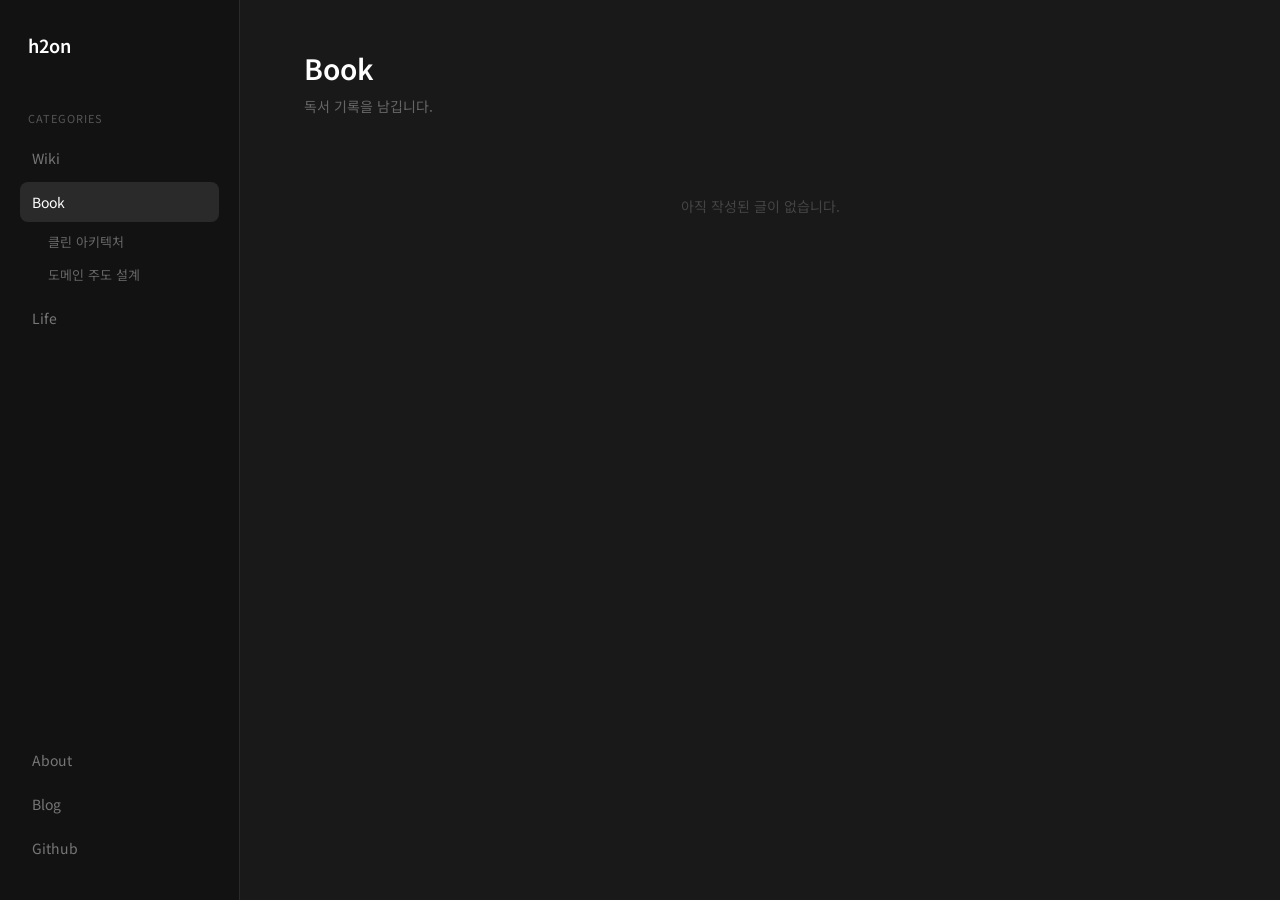
==== pages/book.html @ a777760f "Build personal wiki with landing page and sidebar navigation - Landing page with multilingual typing" ====
<!DOCTYPE html>
<html lang="ko">
<head>
    <meta charset="UTF-8">
    <meta name="viewport" content="width=device-width, initial-scale=1.0">
    <title>Book - h2on.io</title>
    <link rel="icon" href="data:image/svg+xml,<svg xmlns='http://www.w3.org/2000/svg' viewBox='0 0 100 100'><text y='.9em' font-size='90'>🐻‍❄️</text></svg>">
    <link rel="preconnect" href="https://fonts.googleapis.com">
    <link rel="preconnect" href="https://fonts.gstatic.com" crossorigin>
    <link href="https://fonts.googleapis.com/css2?family=Noto+Sans+KR:wght@400;600&display=swap" rel="stylesheet">
    <link rel="stylesheet" href="../styles/sidebar.css">
</head>
<body>
    <nav class="sidebar">
        <a href="../index.html" class="logo">h2on</a>
        <div class="nav-section">Categories</div>
        <div class="nav-group">
            <a href="wiki.html" class="nav-item">Wiki</a>
            <div class="nav-subtree">
                <a href="wiki/docker-commands.html" class="nav-sub-item">Docker 명령어 정리</a>
                <a href="wiki/git-workflow.html" class="nav-sub-item">Git 워크플로우</a>
            </div>
        </div>
        <div class="nav-group open">
            <a href="book.html" class="nav-item active">Book</a>
            <div class="nav-subtree">
                <a href="book/clean-architecture.html" class="nav-sub-item">클린 아키텍처</a>
                <a href="book/ddd.html" class="nav-sub-item">도메인 주도 설계</a>
            </div>
        </div>
        <div class="nav-group">
            <a href="life.html" class="nav-item">Life</a>
            <div class="nav-subtree">
                <a href="life/2026-q1-review.html" class="nav-sub-item">2026 1분기 회고</a>
                <a href="life/morning-routine.html" class="nav-sub-item">아침 루틴</a>
            </div>
        </div>
        <div class="spacer"></div>
        <a href="https://docs.google.com/document/d/1K3B-9dI6NZkNcsfb2rSEUNtof-SEAyzVxQcS2n61VFk/edit?usp=sharing" class="nav-item" target="_blank">About</a>
        <a href="https://medium.com/@abh0920one" class="nav-item" target="_blank">Blog</a>
        <a href="https://github.com/Heonbyeong" class="nav-item" target="_blank">Github</a>
    </nav>
    <main class="main">
        <h1 class="page-title">Book</h1>
        <p class="page-desc">독서 기록을 남깁니다.</p>
        <div class="post-list">
            <div class="post-empty">아직 작성된 글이 없습니다.</div>
        </div>
    </main>
    <script>
        if (new URLSearchParams(location.search).has("from")) {
            document.body.classList.add("from-landing");
        }
        document.querySelectorAll(".nav-toggle").forEach(toggle => {
            toggle.addEventListener("click", (e) => {
                e.preventDefault();
                e.stopPropagation();
                toggle.closest(".nav-group").classList.toggle("open");
            });
        });
    </script>
</body>
</html>
---- styles/sidebar.css ----
* {
    margin: 0;
    padding: 0;
    box-sizing: border-box;
}

body {
    font-family: "Noto Sans KR", sans-serif;
    background: #191919;
    color: #e0e0e0;
    height: 100vh;
    display: flex;
}

.sidebar {
    width: 240px;
    background: #121212;
    border-right: 1px solid #2a2a2a;
    padding: 32px 20px;
    display: flex;
    flex-direction: column;
    gap: 4px;
    flex-shrink: 0;
    height: 100vh;
    position: sticky;
    top: 0;
}

@keyframes slide-in {
    from {
        opacity: 0;
        transform: translateX(-20px);
    }
    to {
        opacity: 1;
        transform: translateX(0);
    }
}

body.from-landing .sidebar {
    animation: slide-in 0.5s ease;
}

body.from-landing .main {
    animation: fade-in 0.5s ease;
}

.logo {
    font-size: 18px;
    font-weight: 600;
    color: #fff;
    text-decoration: none;
    margin-bottom: 32px;
    padding: 0 8px;
    display: block;
}

.logo:hover {
    opacity: 0.8;
}

.nav-section {
    font-size: 11px;
    color: #555;
    text-transform: uppercase;
    letter-spacing: 1px;
    padding: 16px 8px 8px;
}

.nav-item {
    padding: 10px 12px;
    border-radius: 8px;
    font-size: 14px;
    color: #777;
    cursor: pointer;
    transition: all 0.15s;
    display: flex;
    align-items: center;
    gap: 10px;
    text-decoration: none;
}

.nav-item:hover {
    background: #1e1e1e;
    color: #fff;
}

.nav-item.active {
    background: #2a2a2a;
    color: #fff;
}

.nav-group {
    display: flex;
    flex-direction: column;
}

.nav-group .nav-item {
    display: flex;
    justify-content: space-between;
    align-items: center;
}

.nav-toggle {
    font-size: 10px;
    color: #555;
    transition: transform 0.2s ease;
    display: inline-block;
}

.nav-group.open .nav-toggle {
    transform: rotate(90deg);
}

.nav-subtree {
    display: none;
    flex-direction: column;
    padding-left: 16px;
    padding-top: 4px;
    padding-bottom: 4px;
    gap: 2px;
}

.nav-group.open .nav-subtree {
    display: flex;
}

.nav-sub-item {
    padding: 6px 12px;
    border-radius: 6px;
    font-size: 13px;
    color: #666;
    cursor: pointer;
    transition: all 0.15s;
    text-decoration: none;
    display: block;
}

.nav-sub-item:hover {
    background: #1e1e1e;
    color: #ccc;
}

.nav-sub-item.active {
    color: #fff;
}

.nav-sub-empty {
    padding: 6px 12px;
    font-size: 12px;
    color: #444;
    font-style: italic;
}

.spacer {
    flex: 1;
}

.main {
    flex: 1;
    overflow-y: auto;
    padding: 48px 64px;
}

@keyframes fade-in {
    from {
        opacity: 0;
        transform: translateY(12px);
    }
    to {
        opacity: 1;
        transform: translateY(0);
    }
}

.page-title {
    font-size: 28px;
    font-weight: 600;
    color: #fff;
    margin-bottom: 8px;
}

.page-desc {
    font-size: 14px;
    color: #666;
    margin-bottom: 40px;
}

.post-list {
    display: flex;
    flex-direction: column;
    gap: 2px;
}

.post-empty {
    color: #444;
    font-size: 14px;
    padding: 40px 0;
    text-align: center;
}

.content h2 {
    font-size: 18px;
    font-weight: 600;
    color: #ddd;
    margin: 32px 0 12px;
}

.content h2:first-child {
    margin-top: 0;
}

.content p {
    font-size: 14px;
    color: #aaa;
    line-height: 1.8;
}

.content pre {
    background: #121212;
    border: 1px solid #2a2a2a;
    border-radius: 8px;
    padding: 16px;
    overflow-x: auto;
    margin: 8px 0;
}

.content code {
    font-family: "SF Mono", "Fira Code", monospace;
    font-size: 13px;
    color: #ccc;
    line-height: 1.6;
}
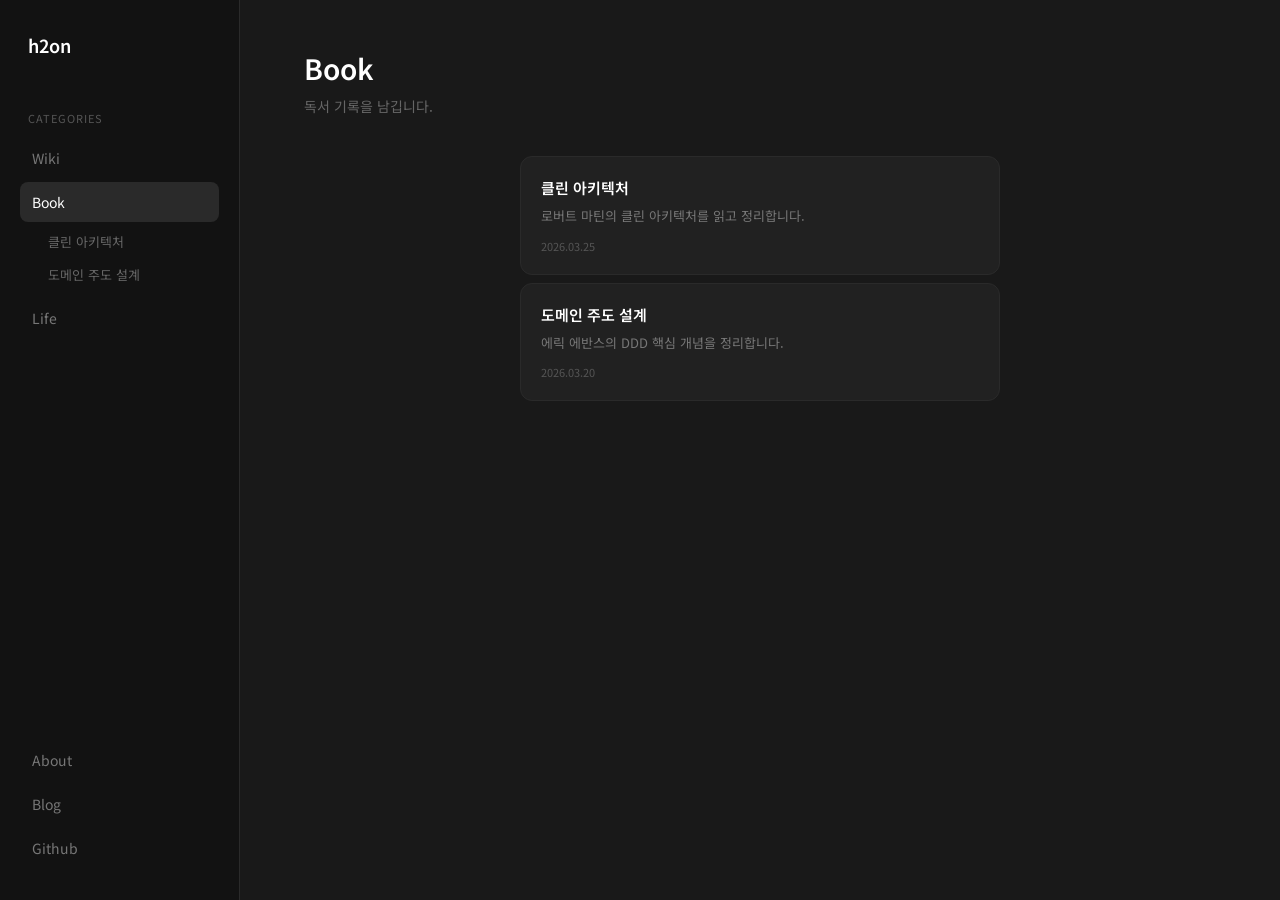
==== commit b9f3dfb9: "Add card list layout for category pages and page transition animations Co-Authored-By: Claude Opus 4" ====
--- a/pages/book.html
+++ b/pages/book.html
@@ -43,8 +43,17 @@
     <main class="main">
         <h1 class="page-title">Book</h1>
         <p class="page-desc">독서 기록을 남깁니다.</p>
-        <div class="post-list">
-            <div class="post-empty">아직 작성된 글이 없습니다.</div>
+        <div class="card-list">
+            <a href="book/clean-architecture.html" class="card-item">
+                <div class="card-item-title">클린 아키텍처</div>
+                <div class="card-item-desc">로버트 마틴의 클린 아키텍처를 읽고 정리합니다.</div>
+                <div class="card-item-date">2026.03.25</div>
+            </a>
+            <a href="book/ddd.html" class="card-item">
+                <div class="card-item-title">도메인 주도 설계</div>
+                <div class="card-item-desc">에릭 에반스의 DDD 핵심 개념을 정리합니다.</div>
+                <div class="card-item-date">2026.03.20</div>
+            </a>
         </div>
     </main>
     <script>
--- a/styles/sidebar.css
+++ b/styles/sidebar.css
@@ -39,6 +39,10 @@
 
 body.from-landing .sidebar {
     animation: slide-in 0.5s ease;
+}
+
+.main {
+    animation: fade-in 0.3s ease;
 }
 
 body.from-landing .main {
@@ -199,6 +203,48 @@
     text-align: center;
 }
 
+.card-list {
+    display: flex;
+    flex-direction: column;
+    gap: 8px;
+    max-width: 480px;
+    margin: 0 auto;
+}
+
+.card-item {
+    background: #212121;
+    border: 1px solid #2a2a2a;
+    border-radius: 12px;
+    padding: 20px;
+    text-decoration: none;
+    display: block;
+    transition: all 0.15s;
+}
+
+.card-item:hover {
+    border-color: #444;
+    background: #252525;
+}
+
+.card-item-title {
+    font-size: 15px;
+    font-weight: 600;
+    color: #fff;
+    margin-bottom: 8px;
+}
+
+.card-item-desc {
+    font-size: 13px;
+    color: #777;
+    line-height: 1.5;
+    margin-bottom: 12px;
+}
+
+.card-item-date {
+    font-size: 11px;
+    color: #555;
+}
+
 .content h2 {
     font-size: 18px;
     font-weight: 600;
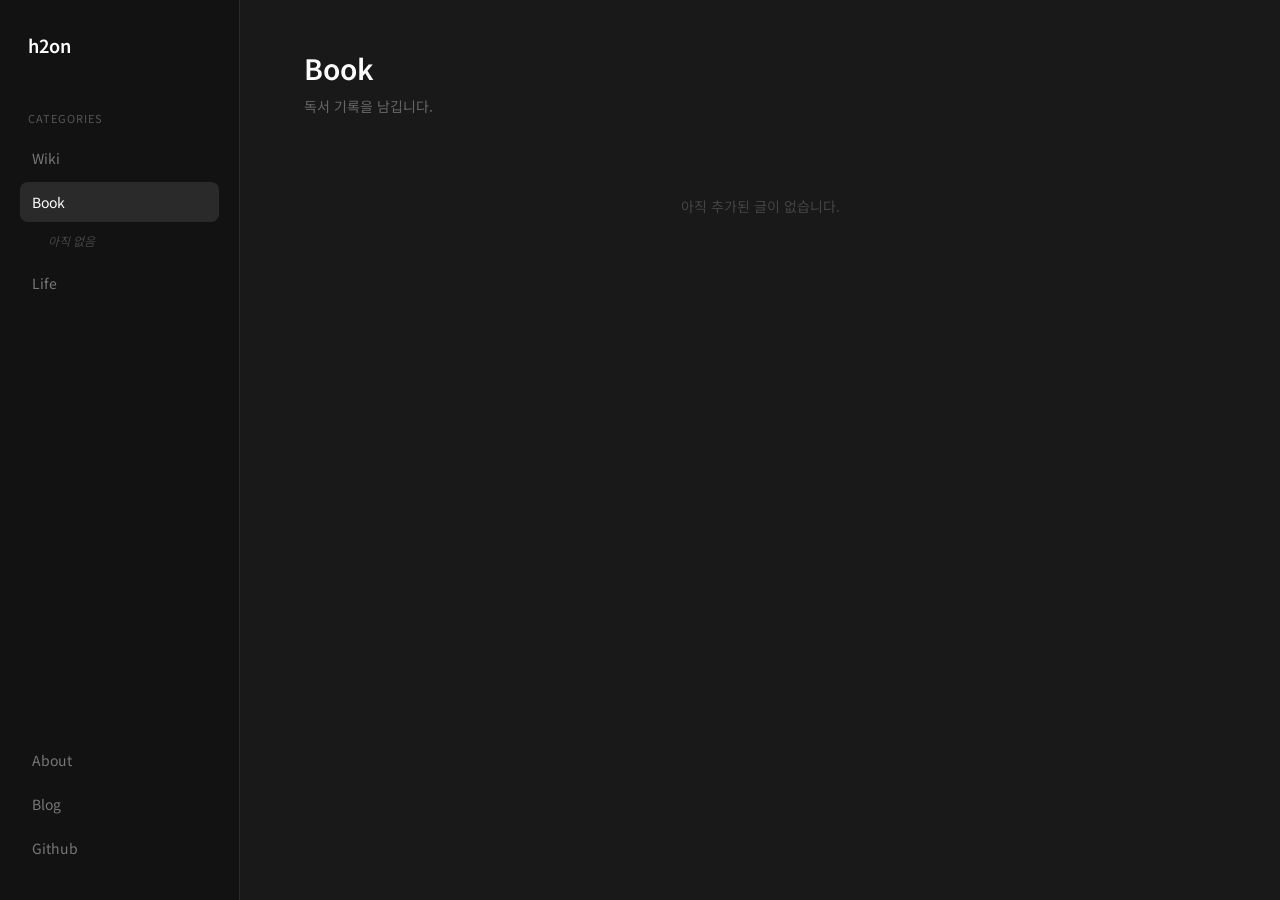
==== commit edbc242d: "Update landing quote and replace placeholder posts with Medium articles - Add motivational quote to " ====
--- a/pages/book.html
+++ b/pages/book.html
@@ -24,8 +24,7 @@
         <div class="nav-group open">
             <a href="book.html" class="nav-item active">Book</a>
             <div class="nav-subtree">
-                <a href="book/clean-architecture.html" class="nav-sub-item">클린 아키텍처</a>
-                <a href="book/ddd.html" class="nav-sub-item">도메인 주도 설계</a>
+                <span class="nav-sub-empty">아직 없음</span>
             </div>
         </div>
         <div class="nav-group">
@@ -44,16 +43,7 @@
         <h1 class="page-title">Book</h1>
         <p class="page-desc">독서 기록을 남깁니다.</p>
         <div class="card-list">
-            <a href="book/clean-architecture.html" class="card-item">
-                <div class="card-item-title">클린 아키텍처</div>
-                <div class="card-item-desc">로버트 마틴의 클린 아키텍처를 읽고 정리합니다.</div>
-                <div class="card-item-date">2026.03.25</div>
-            </a>
-            <a href="book/ddd.html" class="card-item">
-                <div class="card-item-title">도메인 주도 설계</div>
-                <div class="card-item-desc">에릭 에반스의 DDD 핵심 개념을 정리합니다.</div>
-                <div class="card-item-date">2026.03.20</div>
-            </a>
+            <div class="post-empty">아직 추가된 글이 없습니다.</div>
         </div>
     </main>
     <script>
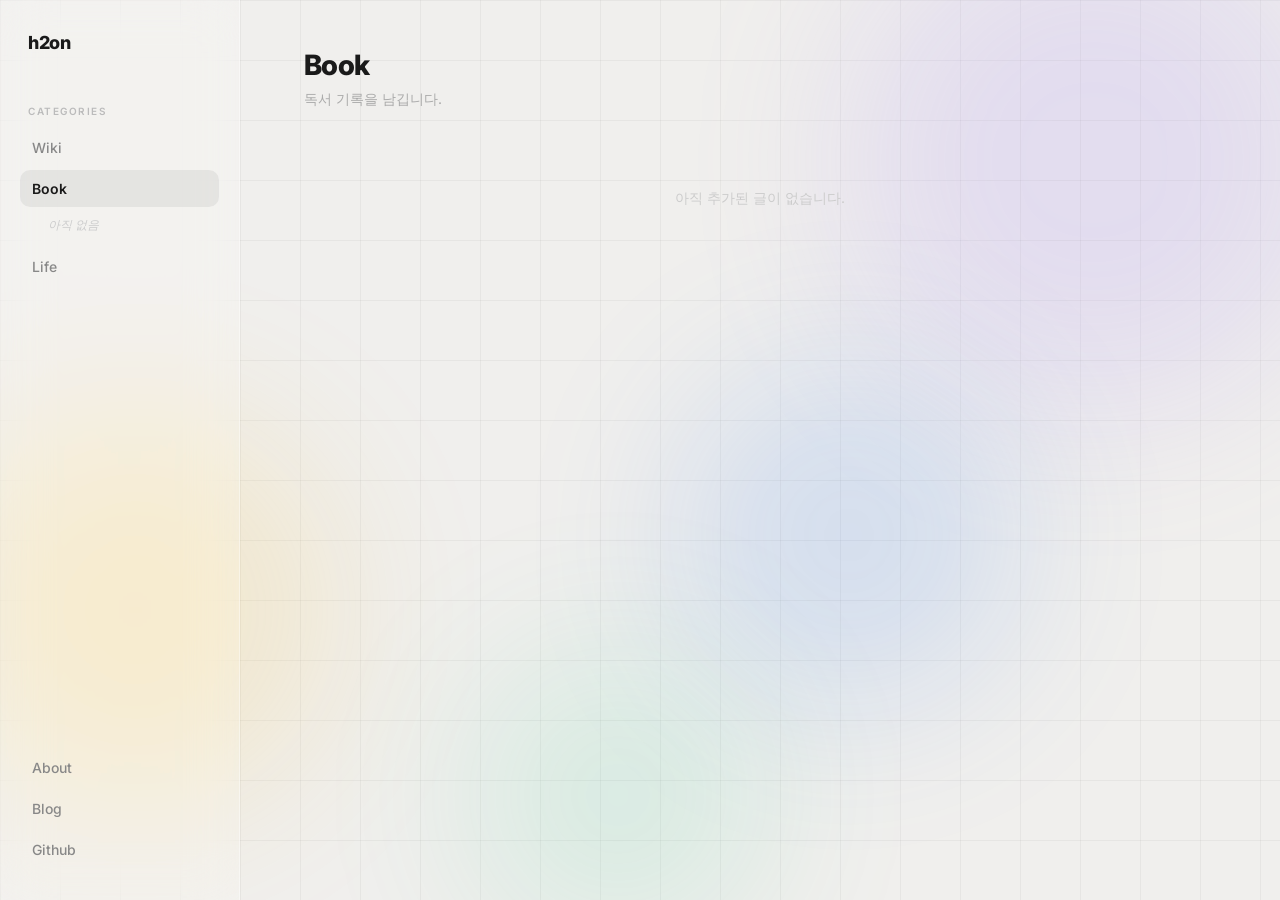
==== commit 9dde83c7: "Redesign to light glassmorphism theme with slot animation landing - Switch from dark to light theme " ====
--- a/pages/book.html
+++ b/pages/book.html
@@ -7,10 +7,14 @@
     <link rel="icon" href="data:image/svg+xml,<svg xmlns='http://www.w3.org/2000/svg' viewBox='0 0 100 100'><text y='.9em' font-size='90'>🐻‍❄️</text></svg>">
     <link rel="preconnect" href="https://fonts.googleapis.com">
     <link rel="preconnect" href="https://fonts.gstatic.com" crossorigin>
-    <link href="https://fonts.googleapis.com/css2?family=Noto+Sans+KR:wght@400;600&display=swap" rel="stylesheet">
+    <link href="https://fonts.googleapis.com/css2?family=Inter:wght@300;400;500;600;700;800;900&display=swap" rel="stylesheet">
     <link rel="stylesheet" href="../styles/sidebar.css">
 </head>
 <body>
+    <div class="blob blob-1"></div>
+    <div class="blob blob-2"></div>
+    <div class="blob blob-3"></div>
+    <div class="blob blob-4"></div>
     <nav class="sidebar">
         <a href="../index.html" class="logo">h2on</a>
         <div class="nav-section">Categories</div>
--- a/styles/sidebar.css
+++ b/styles/sidebar.css
@@ -5,17 +5,87 @@
 }
 
 body {
-    font-family: "Noto Sans KR", sans-serif;
-    background: #191919;
-    color: #e0e0e0;
+    font-family: "Inter", sans-serif;
+    background: #f0efed;
+    color: #1a1a1a;
     height: 100vh;
     display: flex;
+    overflow-x: hidden;
+}
+
+/* ── Grid background ── */
+body::before {
+    content: "";
+    position: fixed;
+    inset: 0;
+    pointer-events: none;
+    z-index: 0;
+    background-image:
+        linear-gradient(rgba(0,0,0,0.04) 1px, transparent 1px),
+        linear-gradient(90deg, rgba(0,0,0,0.04) 1px, transparent 1px);
+    background-size: 60px 60px;
+}
+
+/* ── Color blobs ── */
+.blob {
+    position: fixed;
+    border-radius: 50%;
+    filter: blur(80px);
+    opacity: 0.5;
+    pointer-events: none;
+    z-index: 0;
+    animation: float 20s ease-in-out infinite;
+}
+
+.blob-1 {
+    width: 500px;
+    height: 500px;
+    background: rgba(167, 139, 250, 0.35);
+    top: -10%;
+    right: -5%;
+    animation-delay: 0s;
+}
+
+.blob-2 {
+    width: 400px;
+    height: 400px;
+    background: rgba(251, 191, 36, 0.3);
+    bottom: 10%;
+    left: -5%;
+    animation-delay: -7s;
+}
+
+.blob-3 {
+    width: 350px;
+    height: 350px;
+    background: rgba(59, 130, 246, 0.3);
+    top: 40%;
+    right: 20%;
+    animation-delay: -14s;
+}
+
+.blob-4 {
+    width: 300px;
+    height: 300px;
+    background: rgba(52, 211, 153, 0.25);
+    bottom: -5%;
+    right: 40%;
+    animation-delay: -3s;
+}
+
+@keyframes float {
+    0%, 100% { transform: translate(0, 0) scale(1); }
+    25% { transform: translate(30px, -40px) scale(1.05); }
+    50% { transform: translate(-20px, 20px) scale(0.95); }
+    75% { transform: translate(15px, 30px) scale(1.02); }
 }
 
 .sidebar {
     width: 240px;
-    background: #121212;
-    border-right: 1px solid #2a2a2a;
+    background: rgba(255, 255, 255, 0.2);
+    backdrop-filter: blur(24px) saturate(1.4);
+    -webkit-backdrop-filter: blur(24px) saturate(1.4);
+    border-right: 1px solid rgba(255, 255, 255, 0.4);
     padding: 32px 20px;
     display: flex;
     flex-direction: column;
@@ -24,6 +94,7 @@
     height: 100vh;
     position: sticky;
     top: 0;
+    z-index: 2;
 }
 
 @keyframes slide-in {
@@ -41,57 +112,57 @@
     animation: slide-in 0.5s ease;
 }
 
-.main {
-    animation: fade-in 0.3s ease;
-}
-
 body.from-landing .main {
     animation: fade-in 0.5s ease;
 }
 
 .logo {
     font-size: 18px;
-    font-weight: 600;
-    color: #fff;
+    font-weight: 800;
+    color: #1a1a1a;
     text-decoration: none;
     margin-bottom: 32px;
     padding: 0 8px;
     display: block;
+    letter-spacing: -0.02em;
 }
 
 .logo:hover {
-    opacity: 0.8;
+    opacity: 0.6;
 }
 
 .nav-section {
-    font-size: 11px;
-    color: #555;
+    font-size: 10px;
+    color: #bbb;
     text-transform: uppercase;
-    letter-spacing: 1px;
+    letter-spacing: 1.5px;
     padding: 16px 8px 8px;
+    font-weight: 600;
 }
 
 .nav-item {
     padding: 10px 12px;
-    border-radius: 8px;
+    border-radius: 10px;
     font-size: 14px;
-    color: #777;
+    color: #888;
     cursor: pointer;
     transition: all 0.15s;
     display: flex;
     align-items: center;
     gap: 10px;
     text-decoration: none;
+    font-weight: 500;
 }
 
 .nav-item:hover {
-    background: #1e1e1e;
-    color: #fff;
+    background: rgba(0, 0, 0, 0.05);
+    color: #1a1a1a;
 }
 
 .nav-item.active {
-    background: #2a2a2a;
-    color: #fff;
+    background: rgba(0, 0, 0, 0.06);
+    color: #1a1a1a;
+    font-weight: 600;
 }
 
 .nav-group {
@@ -107,7 +178,7 @@
 
 .nav-toggle {
     font-size: 10px;
-    color: #555;
+    color: #bbb;
     transition: transform 0.2s ease;
     display: inline-block;
 }
@@ -131,28 +202,30 @@
 
 .nav-sub-item {
     padding: 6px 12px;
-    border-radius: 6px;
+    border-radius: 8px;
     font-size: 13px;
-    color: #666;
+    color: #999;
     cursor: pointer;
     transition: all 0.15s;
     text-decoration: none;
     display: block;
+    font-weight: 400;
 }
 
 .nav-sub-item:hover {
-    background: #1e1e1e;
-    color: #ccc;
+    background: rgba(0, 0, 0, 0.04);
+    color: #555;
 }
 
 .nav-sub-item.active {
-    color: #fff;
+    color: #1a1a1a;
+    font-weight: 500;
 }
 
 .nav-sub-empty {
     padding: 6px 12px;
     font-size: 12px;
-    color: #444;
+    color: #ccc;
     font-style: italic;
 }
 
@@ -164,6 +237,9 @@
     flex: 1;
     overflow-y: auto;
     padding: 48px 64px;
+    position: relative;
+    z-index: 1;
+    animation: fade-in 0.3s ease;
 }
 
 @keyframes fade-in {
@@ -179,14 +255,15 @@
 
 .page-title {
     font-size: 28px;
-    font-weight: 600;
-    color: #fff;
+    font-weight: 800;
+    color: #1a1a1a;
     margin-bottom: 8px;
+    letter-spacing: -0.02em;
 }
 
 .page-desc {
     font-size: 14px;
-    color: #666;
+    color: #aaa;
     margin-bottom: 40px;
 }
 
@@ -197,7 +274,7 @@
 }
 
 .post-empty {
-    color: #444;
+    color: #ccc;
     font-size: 14px;
     padding: 40px 0;
     text-align: center;
@@ -206,49 +283,58 @@
 .card-list {
     display: flex;
     flex-direction: column;
-    gap: 8px;
+    gap: 10px;
     max-width: 480px;
     margin: 0 auto;
 }
 
 .card-item {
-    background: #212121;
-    border: 1px solid #2a2a2a;
-    border-radius: 12px;
+    background: rgba(255, 255, 255, 0.3);
+    backdrop-filter: blur(16px) saturate(1.3);
+    -webkit-backdrop-filter: blur(16px) saturate(1.3);
+    border: 1px solid rgba(255, 255, 255, 0.5);
+    border-radius: 14px;
     padding: 20px;
     text-decoration: none;
     display: block;
-    transition: all 0.15s;
+    transition: all 0.2s;
+    box-shadow:
+        0 4px 20px rgba(0,0,0,0.04),
+        inset 0 1px 0 rgba(255,255,255,0.5);
 }
 
 .card-item:hover {
-    border-color: #444;
-    background: #252525;
+    background: rgba(255, 255, 255, 0.45);
+    border-color: rgba(255, 255, 255, 0.8);
+    transform: translateY(-2px);
+    box-shadow:
+        0 8px 32px rgba(0,0,0,0.08),
+        inset 0 1px 0 rgba(255,255,255,0.7);
 }
 
 .card-item-title {
     font-size: 15px;
-    font-weight: 600;
-    color: #fff;
+    font-weight: 700;
+    color: #1a1a1a;
     margin-bottom: 8px;
 }
 
 .card-item-desc {
     font-size: 13px;
-    color: #777;
+    color: #999;
     line-height: 1.5;
     margin-bottom: 12px;
 }
 
 .card-item-date {
     font-size: 11px;
-    color: #555;
+    color: #ccc;
 }
 
 .content h2 {
     font-size: 18px;
-    font-weight: 600;
-    color: #ddd;
+    font-weight: 700;
+    color: #333;
     margin: 32px 0 12px;
 }
 
@@ -258,22 +344,25 @@
 
 .content p {
     font-size: 14px;
-    color: #aaa;
+    color: #666;
     line-height: 1.8;
 }
 
 .content pre {
-    background: #121212;
-    border: 1px solid #2a2a2a;
-    border-radius: 8px;
+    background: rgba(255, 255, 255, 0.35);
+    backdrop-filter: blur(12px);
+    -webkit-backdrop-filter: blur(12px);
+    border: 1px solid rgba(255, 255, 255, 0.4);
+    border-radius: 10px;
     padding: 16px;
     overflow-x: auto;
     margin: 8px 0;
+    box-shadow: inset 0 1px 0 rgba(255,255,255,0.5);
 }
 
 .content code {
     font-family: "SF Mono", "Fira Code", monospace;
     font-size: 13px;
-    color: #ccc;
+    color: #444;
     line-height: 1.6;
 }
